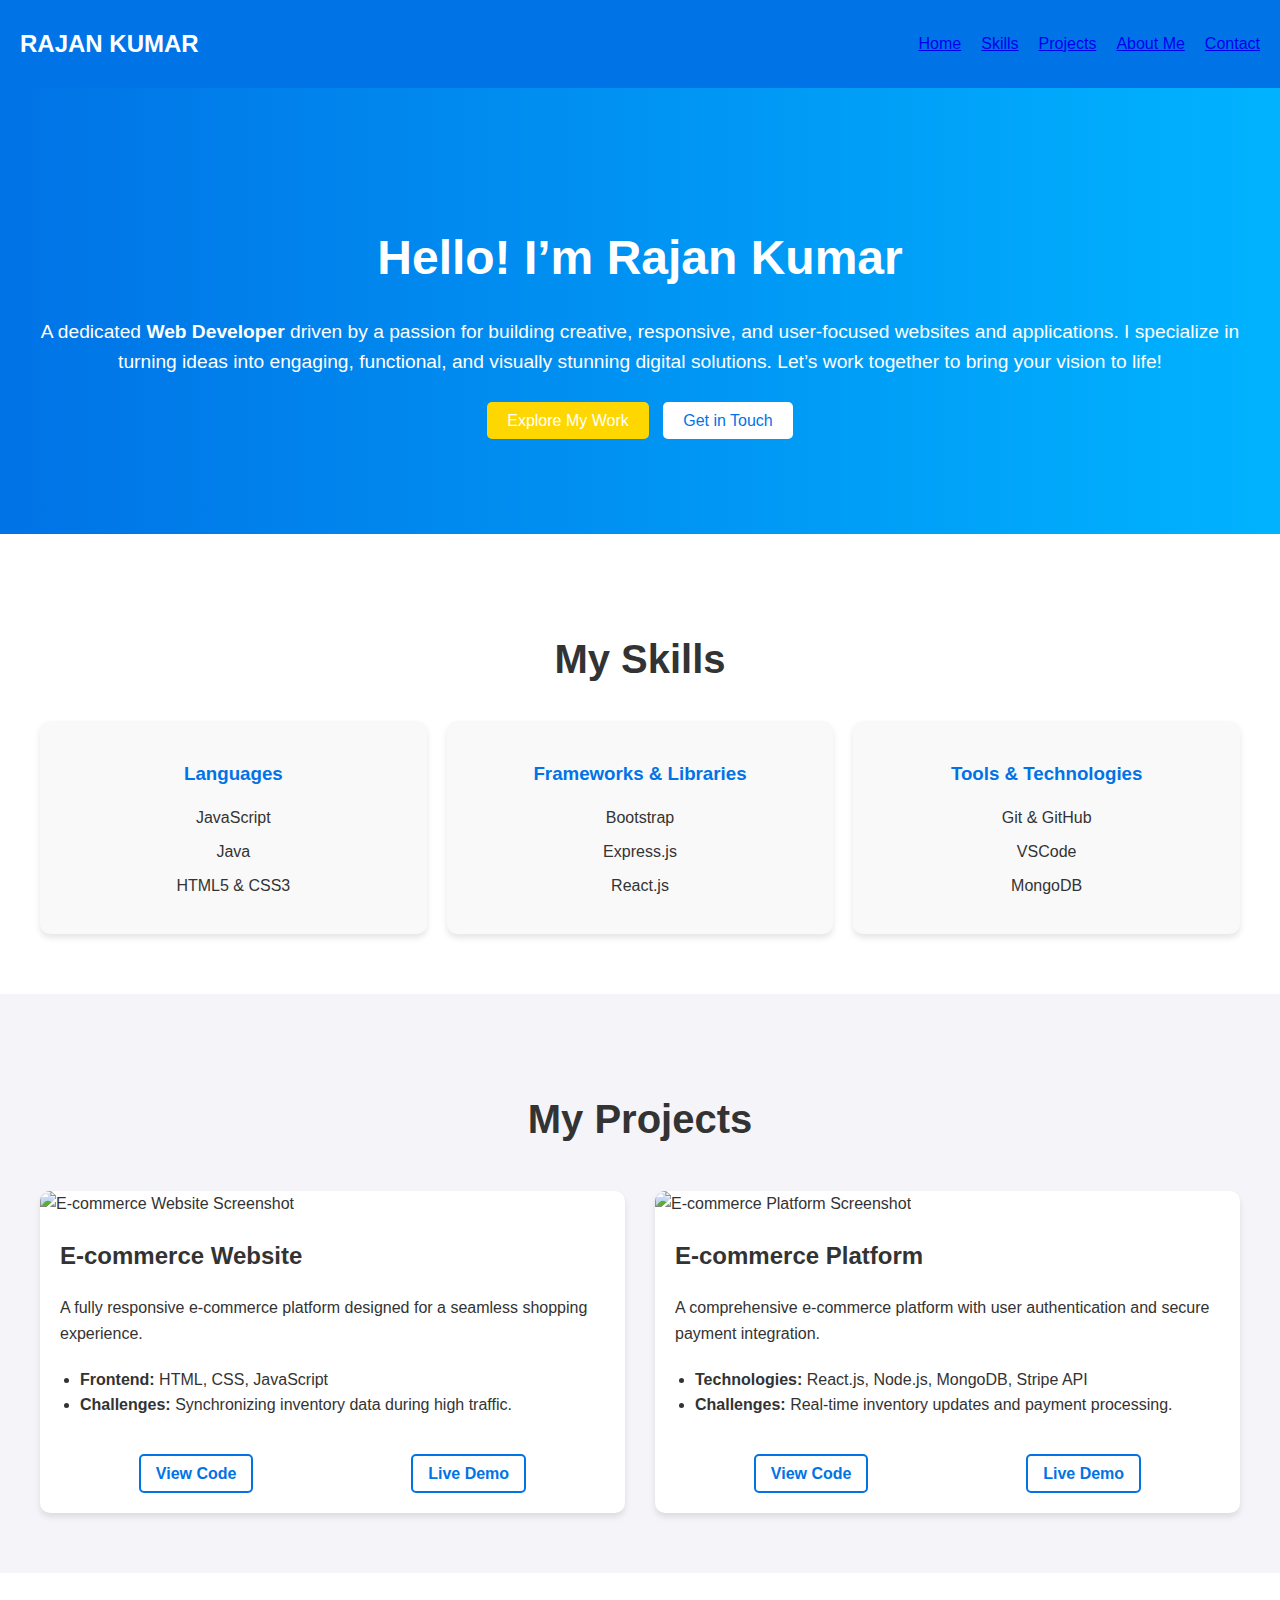
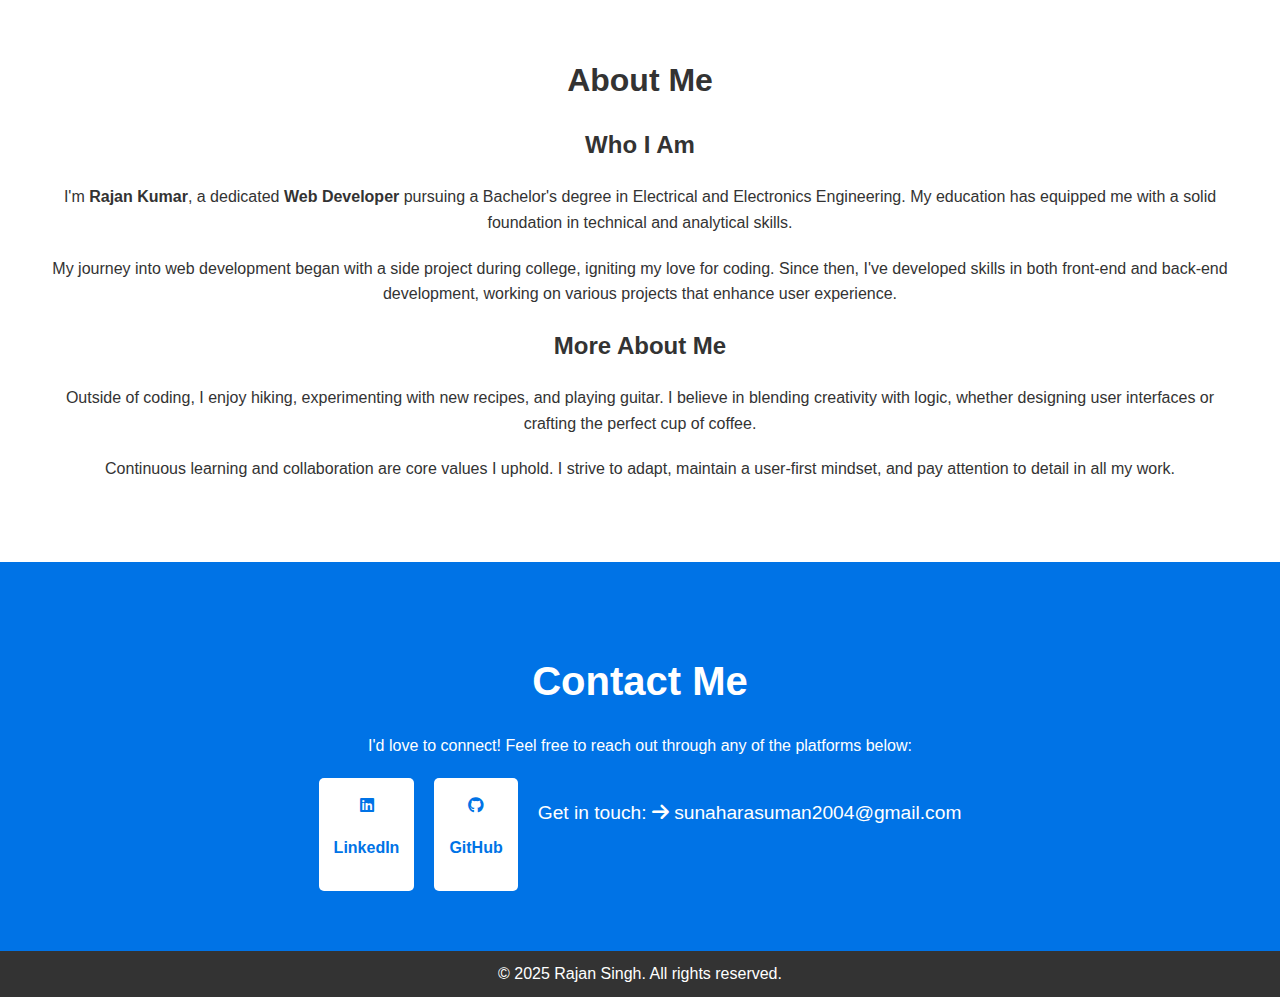
==== Portfolio/index.html @ 112a38a9 "Add files via upload" ====
<!DOCTYPE html>
<html lang="en">
<head>
    <meta charset="UTF-8">
    <meta name="viewport" content="width=device-width, initial-scale=1.0">
    <link href="https://cdnjs.cloudflare.com/ajax/libs/font-awesome/6.0.0-beta3/css/all.min.css" rel="stylesheet">
    <link rel="stylesheet" href="style.css">
    <title>Document</title>
</head>
<body id="body">
<nav class="navbar">
    <div class="logo">Rajan Kumar</div>
    <ul class="nav-links">
        <li><a href="#home">Home</a></li>
        <li><a href="#skills">Skills</a></li>
        <li><a href="#projects">Projects</a></li>
        <li><a href="#about">About Me</a></li>
        <li><a href="#contact">Contact</a></li>
    </ul>
    <div class="menu-toggle" id="mobile-menu">
        <span class="bar"></span>
        <span class="bar"></span>
        <span class="bar"></span>
    </div>
</nav>
<header class="hero">
    <div class="container">
        <div class="hero-content">
            <h1>Hello! I’m <span class="highlight">Rajan Kumar</span></h1>
            <p>
                A dedicated <strong>Web Developer</strong> driven by a passion for building creative, responsive, and user-focused websites and applications.  
                I specialize in turning ideas into engaging, functional, and visually stunning digital solutions. Let’s work together to bring your vision to life!
            </p>            
            <div class="cta-buttons">
                <a href="#projects" class="btn">Explore My Work</a>
                <a href="#contact" class="btn secondary">Get in Touch</a>
            </div>
        </div>
    </div>
</header>
<section id="skills" class="skills">
    <div class="container">
        <h2>My Skills</h2>
        <div class="skills-categories">
            <div class="category">
                <h3>Languages</h3>
                <ul>
                    <li>JavaScript</li>
                    <li>Java</li>
                    <li>HTML5 & CSS3</li>
                </ul>
            </div>
            <div class="category">
                <h3>Frameworks & Libraries</h3>
                <ul>
                    <li>Bootstrap</li>
                    <li>Express.js</li>
                    <li>React.js</li>
                </ul>
            </div>
            <div class="category">
                <h3>Tools & Technologies</h3>
                <ul>
                    <li>Git & GitHub</li>
                    <li>VSCode</li>
                    <li>MongoDB</li>
                </ul>
            </div>
        </div>
    </div>
</section>
<section id="projects" class="projects">
    <div class="container">
        <h2>My Projects</h2>
        <div class="project-grid">
            <div class="project">
                <img src="project1-thumbnail.jpg" alt="E-commerce Website Screenshot">
                <h3>E-commerce Website</h3>
                <p>A fully responsive e-commerce platform designed for a seamless shopping experience.</p>
                <ul>
                    <li><strong>Frontend:</strong> HTML, CSS, JavaScript</li>
                    <li><strong>Challenges:</strong> Synchronizing inventory data during high traffic.</li>
                </ul>
                <div class="project-links">
                    <a href="https://github.com/rajansingh09/ApnaKart" target="_blank">View Code</a>
                    <a href="https://liveprojectlink.com" target="_blank">Live Demo</a>
                </div>
            </div>
            <div class="project">
                <img src="project2-thumbnail.jpg" alt="E-commerce Platform Screenshot">
                <h3>E-commerce Platform</h3>
                <p>A comprehensive e-commerce platform with user authentication and secure payment integration.</p>
                <ul>
                    <li><strong>Technologies:</strong> React.js, Node.js, MongoDB, Stripe API</li>
                    <li><strong>Challenges:</strong> Real-time inventory updates and payment processing.</li>
                </ul>
                <div class="project-links">
                    <a href="https://github.com/username/project1" target="_blank">View Code</a>
                    <a href="https://liveprojectlink.com" target="_blank">Live Demo</a>
                </div>
            </div>
        </div>
    </div>
</section>
<section id="about" class="about">
    <div class="container">
        <h1>About Me</h1>
        <div class="about-content">
            <h2>Who I Am</h2>
            <p>I'm <strong>Rajan Kumar</strong>, a dedicated <strong>Web Developer</strong> pursuing a Bachelor's degree in Electrical and Electronics Engineering. My education has equipped me with a solid foundation in technical and analytical skills.</p>
            <p>My journey into web development began with a side project during college, igniting my love for coding. Since then, I've developed skills in both front-end and back-end development, working on various projects that enhance user experience.</p>
        </div>
        <div class="about-personal">
            <h2>More About Me</h2>
            <p>Outside of coding, I enjoy hiking, experimenting with new recipes, and playing guitar. I believe in blending creativity with logic, whether designing user interfaces or crafting the perfect cup of coffee.</p>
            <p>Continuous learning and collaboration are core values I uphold. I strive to adapt, maintain a user-first mindset, and pay attention to detail in all my work.</p>
        </div>
    </div>
</section>
<section id="contact" class="contact">
    <div class="container">
        <h1>Contact Me</h1>
        <p>I'd love to connect! Feel free to reach out through any of the platforms below:</p>
        <div class="profiles">
            <div class="profile">
                <a href="https://www.linkedin.com/in/rajan-kumar-661a83295" target="_blank">
                    <i class="fab fa-linkedin"></i>
                    <p>LinkedIn</p>
                </a>
            </div>
            <div class="profile">
                <a href="https://github.com/rajansingh09" target="_blank">
                    <i class="fab fa-github"></i>
                    <p>GitHub</p>
                </a>
            </div>
            <p class="mail">Get in touch: <i class="fas fa-arrow-right"></i> sunaharasuman2004@gmail.com</p>
        </div>
    </div>
</section>
<footer id="foot">
    <p>&copy; 2025 Rajan Singh. All rights reserved.</p>
</footer>

<script src="app.js"></script>
</body>
</html>
---- Portfolio/style.css ----
body {
  font-family: 'Arial', sans-serif;
  margin: 0;
  padding: 0;
  color: #333;
  line-height: 1.6;
  background-color: #f4f4f9;
}

.container {
  max-width: 1200px;
  margin: 0 auto;
  padding: 0 20px;
}

.navbar {
  display: flex;
  justify-content: space-between;
  align-items: center;
  background-color: #0073e6;
  color: #fff;
  padding: 15px 20px;
  position: sticky;
  top: 0;
  z-index: 1000;
}

.logo {
  font-size: 1.5rem;
  font-weight: bold;
  text-transform: uppercase;
}

.nav-links {
  display: flex;
  gap: 20px;
  list-style: none;
}

.nav-links.active {
  display: block;
  flex-direction: column;
  background-color: #0073e6;
  position: absolute;
  top: 60px;
  right: 0;
  width: 200px;
  padding: 20px;
  border-radius: 5px;
}

.menu-toggle {
  display: none;
  cursor: pointer;
  flex-direction: column;
  gap: 5px;
}

.menu-toggle .bar {
  width: 25px;
  height: 3px;
  background-color: #fff;
}

@media (max-width: 768px) {
  .nav-links {
      display: none;
  }

  .menu-toggle {
      display: flex;
  }
}

.menu-toggle .bar {
  width: 25px;
  height: 3px;
  background-color: #fff;
}

.hero {
  background: linear-gradient(to right, #0073e6, #00b3ff);
  color: #fff;
  padding: 100px 0;
  text-align: center;
}

.hero h1 {
  font-size: 3rem;
  margin-bottom: 20px;
}

.hero p {
  font-size: 1.2rem;
  margin-bottom: 30px;
}

.hero .btn {
  padding: 10px 20px;
  font-size: 1rem;
  margin: 5px;
  text-decoration: none;
  color: #fff;
  background-color: #ffd700;
  border-radius: 5px;
  transition: background-color 0.3s;
}

.hero .btn.secondary {
  background-color: #fff;
  color: #0073e6;
}

.hero .btn:hover {
  background-color: #ffa500;
}

.skills {
  background-color: #fff;
  padding: 60px 20px;
  text-align: center;
}

.skills h2 {
  font-size: 2.5rem;
  margin-bottom: 30px;
}

.skills-categories {
  display: grid;
  grid-template-columns: repeat(auto-fit, minmax(250px, 1fr));
  gap: 20px;
}

.category {
  background-color: #f9f9f9;
  border-radius: 10px;
  padding: 20px;
  box-shadow: 0 4px 6px rgba(0, 0, 0, 0.1);
  transition: transform 0.3s;
}

.category:hover {
  transform: translateY(-5px);
}

.category h3 {
  color: #0073e6;
  margin-bottom: 10px;
}

.category ul {
  list-style: none;
  padding: 0;
}

.category ul li {
  margin: 8px 0;
}

.projects {
  background-color: #f4f4f9;
  padding: 60px 20px;
}

.projects h2 {
  text-align: center;
  font-size: 2.5rem;
  margin-bottom: 40px;
}

.project-grid {
  display: grid;
  grid-template-columns: repeat(auto-fit, minmax(300px, 1fr));
  gap: 30px;
}

.project {
  background-color: #fff;
  border-radius: 10px;
  overflow: hidden;
  box-shadow: 0 4px 6px rgba(0, 0, 0, 0.1);
}

.project img {
  width: 100%;
  height: auto;
}

.project h3 {
  font-size: 1.5rem;
  margin: 20px;
}

.project p {
  padding: 0 20px;
  margin-bottom: 20px;
}

.project-links {
  display: flex;
  justify-content: space-around;
  padding: 20px;
}

.project-links a {
  text-decoration: none;
  color: #0073e6;
  font-weight: bold;
  border: 2px solid #0073e6;
  padding: 5px 15px;
  border-radius: 5px;
  transition: all 0.3s;
}

.project-links a:hover {
  background-color: #0073e6;
  color: #fff;
}

.about {
  padding: 60px 20px;
  background-color: #fff;
}

.about h1, .about h2 {
  text-align: center;
  margin-bottom: 20px;
}

.about p {
  text-align: center;
  margin-bottom: 20px;
}

.contact {
  background-color: #0073e6;
  color: #fff;
  padding: 60px 20px;
  text-align: center;
}

.contact h1 {
  margin-bottom: 20px;
  font-size: 2.5rem;
}

.contact .profiles {
  display: flex;
  justify-content: center;
  gap: 20px;
  margin-top: 20px;
}

.contact .profile {
  background-color: #fff;
  color: #0073e6;
  padding: 15px;
  border-radius: 5px;
  text-align: center;
  transition: background-color 0.3s;
}

.contact .profile:hover {
  background-color: #ffd700;
}

.contact .profile a {
  text-decoration: none;
  color: inherit;
  font-weight: bold;
}

.contact .mail {
  margin-top: 20px;
  font-size: 1.2rem;
}

footer {
  text-align: center;
  background-color: #333;
  color: #fff;
  padding: 10px;
}

footer p {
  margin: 0;
}

@media (max-width: 768px) {
  .hero h1 {
      font-size: 2.5rem;
  }

  .nav-links {
      display: none;
  }

  .menu-toggle {
      display: flex;
  }

  .project h3 {
      font-size: 1.2rem;
  }

  .project p {
      font-size: 0.9rem;
  }
}
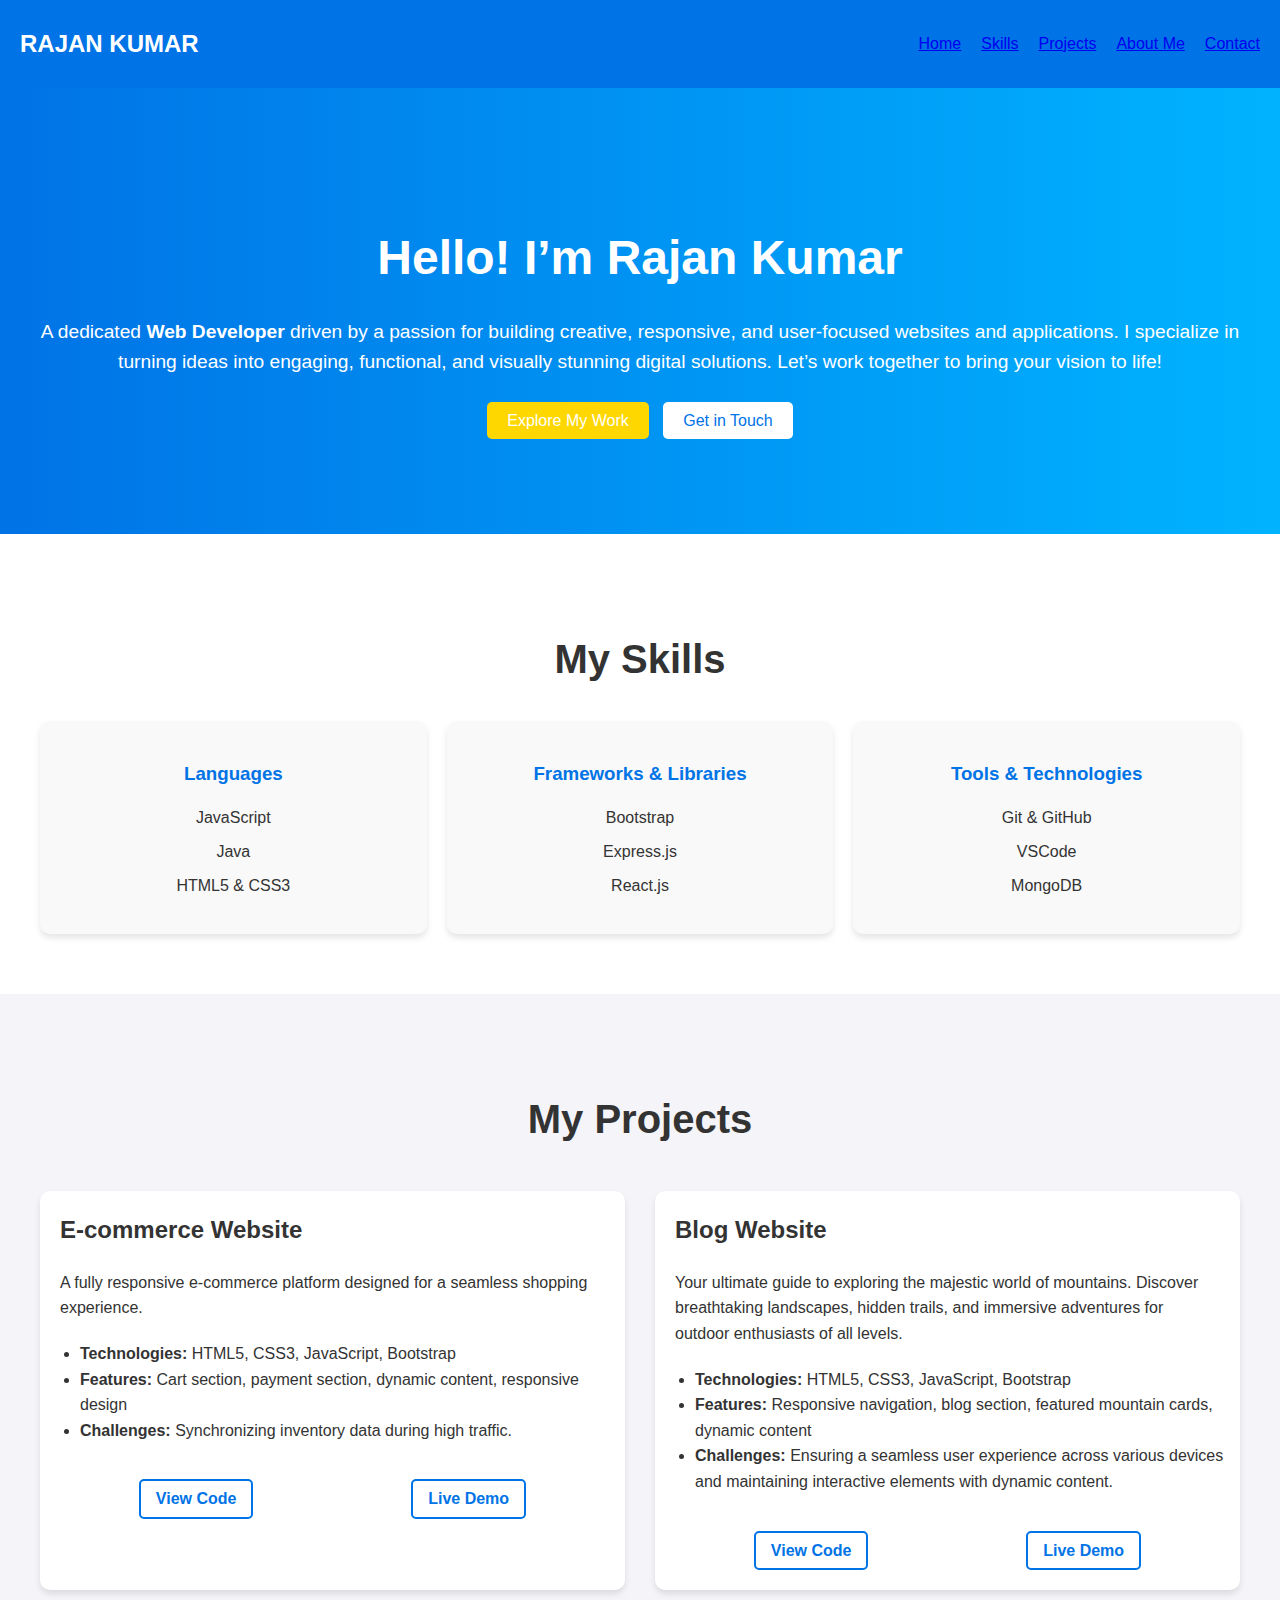
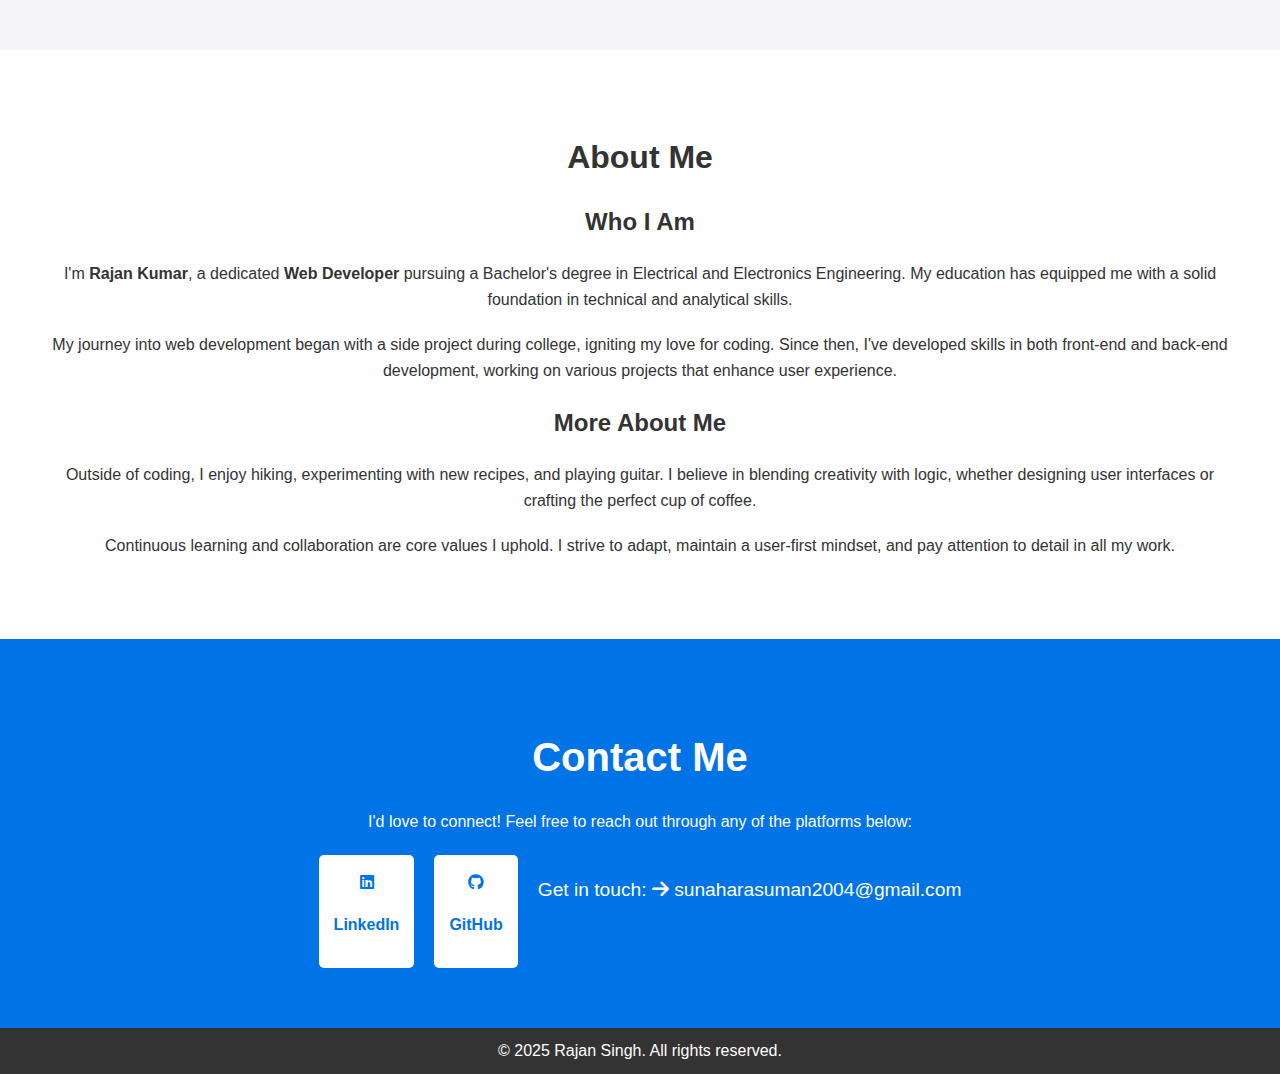
==== commit fa000508: "Add files via upload" ====
--- a/Portfolio/index.html
+++ b/Portfolio/index.html
@@ -74,29 +74,29 @@
         <h2>My Projects</h2>
         <div class="project-grid">
             <div class="project">
-                <img src="project1-thumbnail.jpg" alt="E-commerce Website Screenshot">
                 <h3>E-commerce Website</h3>
                 <p>A fully responsive e-commerce platform designed for a seamless shopping experience.</p>
                 <ul>
-                    <li><strong>Frontend:</strong> HTML, CSS, JavaScript</li>
+                    <li><strong>Technologies:</strong> HTML5, CSS3, JavaScript, Bootstrap</li>
+                    <li><strong>Features:</strong> Cart section, payment section, dynamic content, responsive design</li>
                     <li><strong>Challenges:</strong> Synchronizing inventory data during high traffic.</li>
                 </ul>
                 <div class="project-links">
                     <a href="https://github.com/rajansingh09/ApnaKart" target="_blank">View Code</a>
-                    <a href="https://liveprojectlink.com" target="_blank">Live Demo</a>
+                    <a href="https://tiny-ganache-67fbe4.netlify.app/" target="_blank">Live Demo</a>
                 </div>
             </div>
             <div class="project">
-                <img src="project2-thumbnail.jpg" alt="E-commerce Platform Screenshot">
-                <h3>E-commerce Platform</h3>
-                <p>A comprehensive e-commerce platform with user authentication and secure payment integration.</p>
+                <h3>Blog Website</h3>
+                <p>Your ultimate guide to exploring the majestic world of mountains. Discover breathtaking landscapes, hidden trails, and immersive adventures for outdoor enthusiasts of all levels.</p>
                 <ul>
-                    <li><strong>Technologies:</strong> React.js, Node.js, MongoDB, Stripe API</li>
-                    <li><strong>Challenges:</strong> Real-time inventory updates and payment processing.</li>
+                    <li><strong>Technologies:</strong> HTML5, CSS3, JavaScript, Bootstrap</li>
+                    <li><strong>Features:</strong> Responsive navigation, blog section, featured mountain cards, dynamic content</li>
+                    <li><strong>Challenges:</strong> Ensuring a seamless user experience across various devices and maintaining interactive elements with dynamic content.</li>
                 </ul>
                 <div class="project-links">
-                    <a href="https://github.com/username/project1" target="_blank">View Code</a>
-                    <a href="https://liveprojectlink.com" target="_blank">Live Demo</a>
+                    <a href="https://github.com/rajansingh09/Alfido-internship-projects/tree/main/Blog%20Website" target="_blank">View Code</a>
+                    <a href="https://soft-crostata-0b239f.netlify.app/" target="_blank">Live Demo</a>
                 </div>
             </div>
         </div>
@@ -123,7 +123,7 @@
         <p>I'd love to connect! Feel free to reach out through any of the platforms below:</p>
         <div class="profiles">
             <div class="profile">
-                <a href="https://www.linkedin.com/in/rajan-kumar-661a83295" target="_blank">
+                <a href="https://www.linkedin.com/in/rajan-kumar-661a83295/" target="_blank">
                     <i class="fab fa-linkedin"></i>
                     <p>LinkedIn</p>
                 </a>
